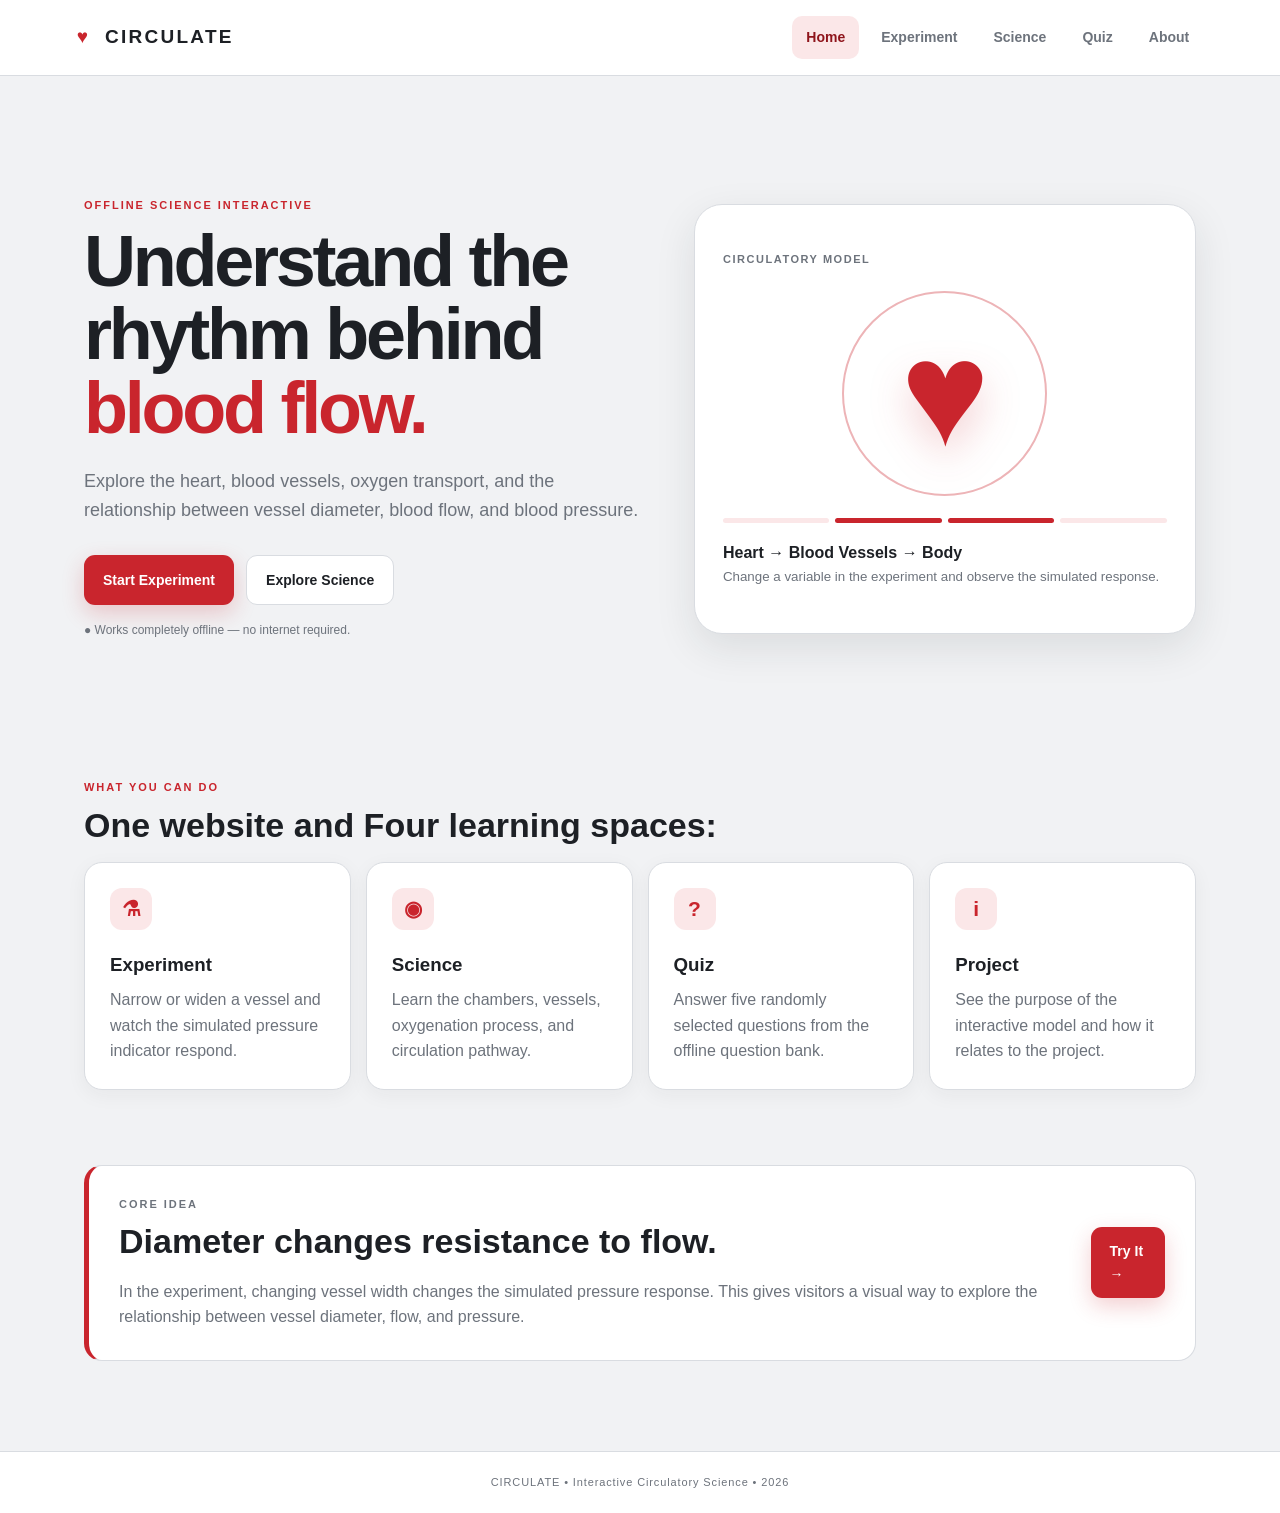
==== index.html @ 5a9879cd "fdgfdg" ====
<!DOCTYPE html>
<html lang="en">
<head>
  <meta charset="UTF-8">
  <meta name="viewport" content="width=device-width, initial-scale=1.0">
  <title>CIRCULATE | Home</title>
  <link rel="stylesheet" href="style.css">
</head>
<body>
<header class="topbar">
  <a class="brand" href="index.html"><span class="brand-mark">♥</span> CIRCULATE</a>
  <nav>
    <a class="active" href="index.html">Home</a>
    <a href="experiment.html">Experiment</a>
    <a href="science.html">Science</a>
    <a href="quiz.html">Quiz</a>
    <a href="about.html">About</a>
  </nav>
</header>

<main>
  <section class="hero">
    <div class="hero-copy">
      <p class="eyebrow">OFFLINE SCIENCE INTERACTIVE</p>
      <h1>Understand the rhythm behind <span>blood flow.</span></h1>
      <p class="lead">Explore the heart, blood vessels, oxygen transport, and the relationship between vessel diameter, blood flow, and blood pressure.</p>
      <div class="actions">
        <a class="button primary" href="experiment.html">Start Experiment</a>
        <a class="button secondary" href="science.html">Explore Science</a>
      </div>
      <p class="offline-note">● Works completely offline — no internet required.</p>
    </div>

    <div class="heart-card">
      <div class="model-label">CIRCULATORY MODEL</div>
      <div class="heart-visual" aria-label="Stylized heart model">
        <div class="heart-shape">♥</div>
        <div class="pulse-ring"></div>
      </div>
      <div class="flow-line"><span></span><span></span><span></span><span></span></div>
      <div class="model-caption">
        <strong>Heart → Blood Vessels → Body</strong>
        <small>Change a variable in the experiment and observe the simulated response.</small>
      </div>
    </div>
  </section>

  <section class="section">
    <p class="eyebrow">WHAT YOU CAN DO</p>
    <h2>One website and Four learning spaces:</h2>
    <div class="feature-grid">
      <a class="feature-card" href="experiment.html">
        <span class="feature-icon">⚗</span>
        <h3>Experiment</h3>
        <p>Narrow or widen a vessel and watch the simulated pressure indicator respond.</p>
      </a>
      <a class="feature-card" href="science.html">
        <span class="feature-icon">◉</span>
        <h3>Science</h3>
        <p>Learn the chambers, vessels, oxygenation process, and circulation pathway.</p>
      </a>
      <a class="feature-card" href="quiz.html">
        <span class="feature-icon">?</span>
        <h3>Quiz</h3>
        <p>Answer five randomly selected questions from the offline question bank.</p>
      </a>
      <a class="feature-card" href="about.html">
        <span class="feature-icon">i</span>
        <h3>Project</h3>
        <p>See the purpose of the interactive model and how it relates to the project.</p>
      </a>
    </div>
  </section>

  <section class="callout">
    <div>
      <p class="eyebrow">CORE IDEA</p>
      <h2>Diameter changes resistance to flow.</h2>
      <p>In the experiment, changing vessel width changes the simulated pressure response. This gives visitors a visual way to explore the relationship between vessel diameter, flow, and pressure.</p>
    </div>
    <a class="button primary" href="experiment.html">Try It →</a>
  </section>
</main>

<footer>CIRCULATE • Interactive Circulatory Science • 2026</footer>
</body>
</html>
---- style.css ----
*{box-sizing:border-box;margin:0;padding:0}
:root{--red:#c9252d;--red-dark:#8f151c;--red-soft:#fbe7e8;--white:#fff;--grey:#f1f2f4;--grey-2:#d9dce1;--text:#1d2025;--muted:#6d737c;--shadow:0 14px 40px rgba(31,35,40,.10)}
body{font-family:Arial,Helvetica,sans-serif;background:var(--grey);color:var(--text);line-height:1.6}
a{text-decoration:none;color:inherit}
.topbar{height:76px;background:rgba(255,255,255,.96);border-bottom:1px solid var(--grey-2);display:flex;align-items:center;justify-content:space-between;padding:0 6%;position:sticky;top:0;z-index:10}
.brand{font-weight:900;letter-spacing:.12em;font-size:19px}.brand-mark{color:var(--red);margin-right:7px}
nav{display:flex;gap:8px;align-items:center}nav a{padding:10px 14px;border-radius:10px;color:var(--muted);font-size:14px;font-weight:700}nav a:hover,nav a.active{background:var(--red-soft);color:var(--red-dark)}
main{max-width:1160px;margin:auto;padding:58px 24px 90px}.hero{display:grid;grid-template-columns:1.05fr .95fr;gap:55px;align-items:center;min-height:570px}
.eyebrow{font-size:11px;font-weight:800;letter-spacing:.18em;color:var(--red);margin-bottom:10px}.hero h1,.page-heading h1{font-size:clamp(42px,6vw,72px);line-height:1.02;letter-spacing:-.045em;margin-bottom:22px}.hero h1 span{color:var(--red)}.lead,.page-heading p{color:var(--muted);font-size:18px;max-width:650px}
.actions{display:flex;gap:12px;margin:30px 0 16px}.button{display:inline-flex;border:0;cursor:pointer;border-radius:11px;padding:13px 19px;font-weight:800;font-size:14px;align-items:center;justify-content:center}.primary{background:var(--red);color:#fff;box-shadow:0 8px 22px rgba(201,37,45,.22)}.primary:hover{background:var(--red-dark)}.secondary{background:#fff;border:1px solid var(--grey-2)}.full{width:100%}.offline-note{font-size:12px;color:var(--muted)}
.heart-card{background:#fff;border:1px solid var(--grey-2);border-radius:28px;padding:28px;box-shadow:var(--shadow);min-height:430px;display:flex;flex-direction:column;justify-content:center}.model-label,.panel-head{font-size:11px;font-weight:800;letter-spacing:.14em;color:var(--muted)}.heart-visual{height:250px;display:flex;align-items:center;justify-content:center;position:relative}.heart-shape{font-size:150px;color:var(--red);filter:drop-shadow(0 18px 20px rgba(201,37,45,.20));animation:beat 1.2s infinite}.heart-shape.large{font-size:105px}@keyframes beat{0%,100%{transform:scale(1)}15%{transform:scale(1.08)}30%{transform:scale(1)}}
.pulse-ring{position:absolute;width:205px;height:205px;border:2px solid #edb4b7;border-radius:50%;animation:ring 1.8s infinite}@keyframes ring{0%{transform:scale(.75);opacity:.8}100%{transform:scale(1.25);opacity:0}}
.flow-line{display:flex;gap:6px}.flow-line span{height:5px;flex:1;background:var(--red-soft);border-radius:20px}.flow-line span:nth-child(2),.flow-line span:nth-child(3){background:var(--red)}
.model-caption{padding-top:17px;display:flex;flex-direction:column}.model-caption small{color:var(--muted)}
.section{margin-top:75px}.section h2,.callout h2{font-size:34px;line-height:1.1;margin-bottom:18px}.feature-grid{display:grid;grid-template-columns:repeat(4,1fr);gap:15px}.feature-card{background:#fff;padding:25px;border:1px solid var(--grey-2);border-radius:18px;transition:.2s;box-shadow:0 5px 20px rgba(31,35,40,.05)}.feature-card:hover{transform:translateY(-4px);border-color:#e3a2a5}.feature-icon{width:42px;height:42px;border-radius:12px;background:var(--red-soft);color:var(--red);display:grid;place-items:center;font-weight:900;font-size:21px;margin-bottom:20px}.feature-card h3{margin-bottom:7px}.feature-card p,.callout p,.panel p,.science-card p{color:var(--muted)}
.callout{background:#fff;border:1px solid var(--grey-2);border-left:5px solid var(--red);padding:30px;border-radius:18px;margin-top:75px;display:flex;justify-content:space-between;align-items:center;gap:30px}.page-heading{margin-bottom:42px}.page-heading h1{font-size:52px}
.experiment-layout{display:grid;grid-template-columns:1.35fr .65fr;gap:22px}.panel,.model-panel,.quiz-card{background:#fff;border:1px solid var(--grey-2);border-radius:20px;box-shadow:var(--shadow)}.model-panel{padding:25px}.panel{padding:25px}.panel-head{display:flex;justify-content:space-between;align-items:center}.status-dot{display:inline-block;width:8px;height:8px;background:#28a745;border-radius:50%;margin-right:6px}.badge{background:var(--red-soft);color:var(--red-dark);padding:5px 9px;border-radius:99px}
.simulation{min-height:300px;background:var(--grey);border-radius:16px;margin:22px 0;padding:30px;display:flex;align-items:center;justify-content:space-around;gap:15px}.heart-model{text-align:center}.heart-model small{display:block;font-weight:800;font-size:10px;color:var(--muted)}.vessel-stage{flex:1;text-align:center}.vessel-label{font-size:10px;font-weight:800;color:var(--muted);letter-spacing:.1em;margin-bottom:12px}.vessel{height:var(--vessel-height,42px);background:#e8a3a6;border:5px solid var(--red-dark);border-radius:99px;position:relative;overflow:hidden;transition:height .25s}.blood-cell{position:absolute;color:#fff;font-size:15px;animation:travel 2.2s linear infinite}.c1{top:15%;animation-delay:0s}.c2{top:45%;animation-delay:.7s}.c3{top:70%;animation-delay:1.3s}@keyframes travel{from{left:-10%}to{left:105%}}.direction{font-size:11px;font-weight:800;color:var(--red);margin-top:9px}.body-target{font-weight:900;font-size:12px}
.pressure-box{background:var(--red-soft);padding:20px;border-radius:15px}.pressure-box strong{font-size:43px;color:var(--red-dark)}.unit{font-weight:800;color:var(--red-dark)}.metric-label{display:block;font-size:10px;font-weight:800;letter-spacing:.12em;color:var(--muted)}.meter{height:10px;background:#fff;border-radius:99px;overflow:hidden;margin:10px 0}.meter div{height:100%;background:var(--red);width:50%;transition:.3s}.pressure-box span:last-child{font-size:12px;color:var(--muted)}
.controls h2{margin-bottom:25px}.controls label{display:block;font-size:12px;font-weight:800;margin:20px 0 8px}.controls input[type=range]{width:100%;accent-color:var(--red)}select{width:100%;padding:12px;border:1px solid var(--grey-2);border-radius:10px;background:#fff}.range-values{display:flex;justify-content:space-between;font-size:11px;color:var(--muted)}.info-box{background:var(--grey);padding:15px;border-radius:12px;margin:22px 0}.info-box p{font-size:13px;color:var(--muted);margin-top:4px}.small-note{font-size:11px;color:var(--muted);text-align:center;margin-top:13px}
.flow-map{display:flex;align-items:stretch;gap:10px;background:#fff;border:1px solid var(--grey-2);padding:20px;border-radius:18px;box-shadow:var(--shadow)}.flow-step{flex:1;background:var(--grey);padding:18px;border-radius:13px}.flow-step b{color:var(--red);font-size:11px}.flow-step strong{display:block;font-size:17px}.flow-step span{font-size:12px;color:var(--muted)}.flow-arrow{display:grid;place-items:center;color:var(--red);font-size:25px}
.science-grid{display:grid;grid-template-columns:repeat(2,1fr);gap:16px}.science-card{background:#fff;border:1px solid var(--grey-2);padding:23px;border-radius:16px}.chamber-tag{font-size:10px;font-weight:900;color:var(--red);letter-spacing:.12em}.science-card h3{margin:8px 0}.table-card{background:#fff;border:1px solid var(--grey-2);border-radius:16px;overflow:hidden}.table-row{display:grid;grid-template-columns:.45fr 1fr;padding:15px 18px;border-bottom:1px solid var(--grey-2);gap:20px}.table-row:last-child{border-bottom:0}.table-row.header{background:var(--red);color:#fff}
.about-grid{display:grid;grid-template-columns:1fr 1fr;gap:20px}.panel h2{font-size:29px;line-height:1.15;margin:10px 0 15px}
.quiz-card{padding:30px;max-width:850px;margin:auto}.quiz-top{display:flex;justify-content:space-between;color:var(--muted);font-size:13px;margin-bottom:25px}.question{font-size:24px;font-weight:800;line-height:1.3;margin-bottom:20px}.answers{display:grid;gap:10px}.answer{padding:15px;text-align:left;background:var(--grey);border:2px solid transparent;border-radius:12px;cursor:pointer;font-weight:700}.answer:hover{border-color:#e0a1a4}.answer.correct{background:#e8f6eb;border-color:#43a05b}.answer.wrong{background:#fbe7e8;border-color:var(--red)}.answer:disabled{cursor:default}.quiz-card>.button{margin-top:20px}.final-result{margin-top:20px;padding:20px;background:var(--red-soft);border-radius:13px;font-weight:800}.hidden{display:none}
footer{text-align:center;padding:22px;background:#fff;border-top:1px solid var(--grey-2);color:var(--muted);font-size:11px;letter-spacing:.08em}
@media(max-width:850px){.topbar{height:auto;min-height:70px;flex-direction:column;padding:14px 5px;gap:8px}nav{flex-wrap:wrap;justify-content:center}.hero,.experiment-layout,.about-grid{grid-template-columns:1fr}.feature-grid{grid-template-columns:repeat(2,1fr)}.flow-map{flex-direction:column}.flow-arrow{transform:rotate(90deg)}}
@media(max-width:520px){main{padding:35px 15px 65px}.hero h1,.page-heading h1{font-size:40px}.feature-grid,.science-grid{grid-template-columns:1fr}.simulation{padding:15px;gap:5px}.heart-shape.large{font-size:75px}}
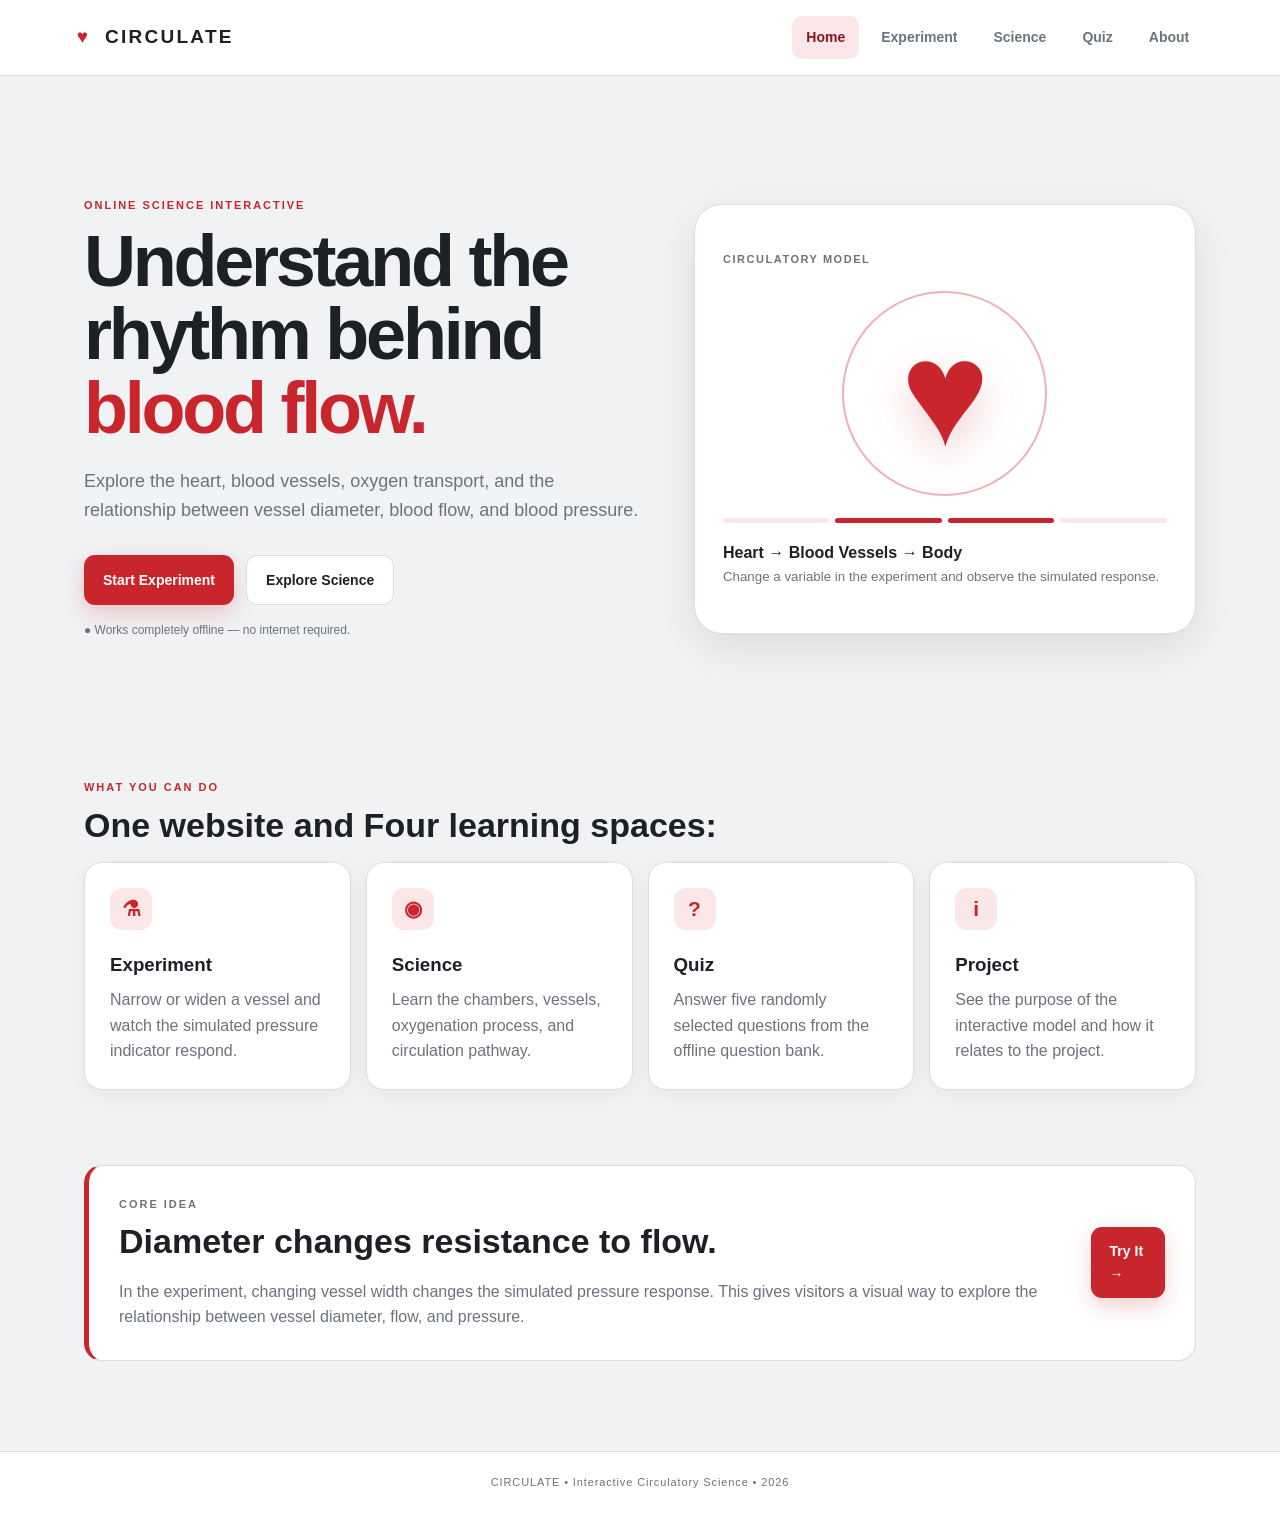
==== commit 68db3abd: "Update index.html" ====
--- a/index.html
+++ b/index.html
@@ -21,7 +21,7 @@
 <main>
   <section class="hero">
     <div class="hero-copy">
-      <p class="eyebrow">OFFLINE SCIENCE INTERACTIVE</p>
+      <p class="eyebrow">ONLINE SCIENCE INTERACTIVE</p>
       <h1>Understand the rhythm behind <span>blood flow.</span></h1>
       <p class="lead">Explore the heart, blood vessels, oxygen transport, and the relationship between vessel diameter, blood flow, and blood pressure.</p>
       <div class="actions">
